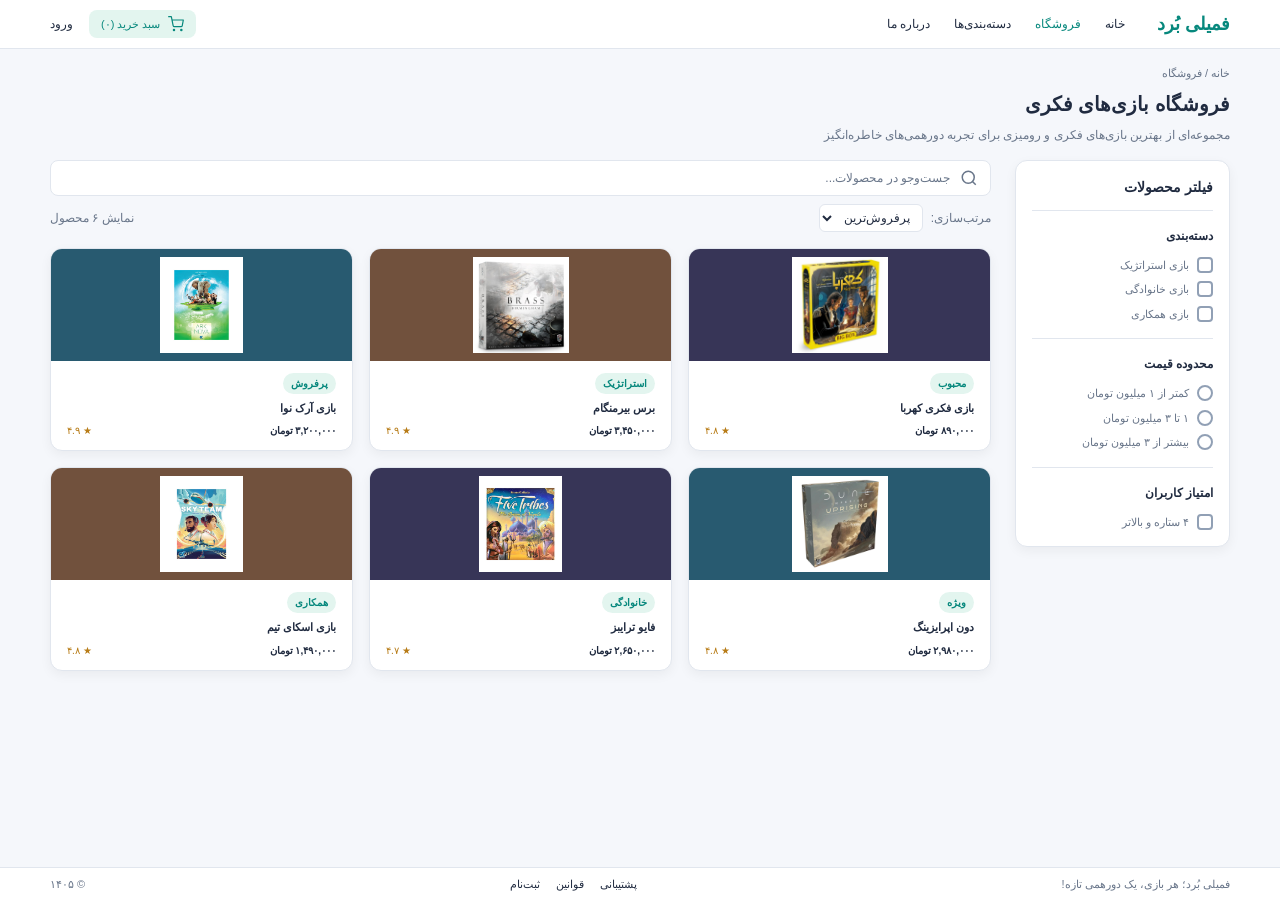
==== Page1/index.html @ 8bae2c19 "Initial three-page website" ====
<!DOCTYPE html>
<html lang="fa" dir="rtl">
<head>
  <meta charset="UTF-8">
  <meta name="viewport"
        content="width=device-width, initial-scale=1.0">
  <meta name="description"
        content="فمیلی بُرد؛ فروشگاه بازی‌های فکری و رومیزی">
  <title>فمیلی بُرد | فروشگاه</title>
  <link rel="stylesheet" href="../style.css">
</head>

<body class="page">

  <!-- Header -->
  <header class="site-header">
    <div class="container site-header__inner">

      <a class="site-header__brand" href="index.html">
        فمیلی بُرد
      </a>

      <nav class="site-header__nav" aria-label="منوی اصلی">
        <a class="site-header__link" href="index.html">
          خانه
        </a>
        <a class="site-header__link site-header__link--active"
           href="index.html" aria-current="page">
          فروشگاه
        </a>
        <a class="site-header__link" href="#categories">
          دسته‌بندی‌ها
        </a>
        <a class="site-header__link" href="#about">
          درباره ما
        </a>
      </nav>

      <div class="site-header__actions">
        <a class="site-header__login"
           href="../Page3/register.html">ورود</a>

        <a class="site-header__cart"
           href="../Page3/register.html">
          <svg class="site-header__cart-icon"
               viewBox="0 0 24 24" fill="none"
               stroke="currentColor" stroke-width="1.8"
               stroke-linecap="round"
               stroke-linejoin="round"
               aria-hidden="true">
            <circle cx="9" cy="21" r="1"></circle>
            <circle cx="20" cy="21" r="1"></circle>
            <path d="M1 1h4l2.7 13.4a2 2 0 0 0 2
                     1.6h9.7a2 2 0 0 0 2-1.6L23 6H6">
            </path>
          </svg>
          سبد خرید (۰)
        </a>
      </div>
    </div>
  </header>

  <!-- Main -->
  <main class="main">
    <div class="container">

      <section class="page-heading">
        <p class="page-heading__breadcrumb">
          خانه / فروشگاه
        </p>
        <h1 class="page-heading__title">
          فروشگاه بازی‌های فکری
        </h1>
        <p class="page-heading__description">
          مجموعه‌ای از بهترین بازی‌های فکری و رومیزی برای
          تجربه دورهمی‌های خاطره‌انگیز
        </p>
      </section>

      <div class="shop-layout">

        <!-- Filters -->
        <aside class="filters" id="categories">
          <h2 class="filters__title">فیلتر محصولات</h2>

          <fieldset class="filters__group">
            <legend class="filters__heading">دسته‌بندی</legend>

            <label class="filters__option">
              <input class="filters__input" type="checkbox"
                     name="strategy">
              <span class="filters__control"></span>
              <span>بازی استراتژیک</span>
            </label>

            <label class="filters__option">
              <input class="filters__input" type="checkbox"
                     name="family">
              <span class="filters__control"></span>
              <span>بازی خانوادگی</span>
            </label>

            <label class="filters__option">
              <input class="filters__input" type="checkbox"
                     name="cooperative">
              <span class="filters__control"></span>
              <span>بازی همکاری</span>
            </label>
          </fieldset>

          <fieldset class="filters__group">
            <legend class="filters__heading">محدوده قیمت</legend>

            <label class="filters__option">
              <input class="filters__input" type="radio"
                     name="price" value="low">
              <span class="filters__control filters__control--radio">
              </span>
              <span>کمتر از ۱ میلیون تومان</span>
            </label>

            <label class="filters__option">
              <input class="filters__input" type="radio"
                     name="price" value="middle">
              <span class="filters__control filters__control--radio">
              </span>
              <span>۱ تا ۳ میلیون تومان</span>
            </label>

            <label class="filters__option">
              <input class="filters__input" type="radio"
                     name="price" value="high">
              <span class="filters__control filters__control--radio">
              </span>
              <span>بیشتر از ۳ میلیون تومان</span>
            </label>
          </fieldset>

          <fieldset class="filters__group">
            <legend class="filters__heading">امتیاز کاربران</legend>

            <label class="filters__option">
              <input class="filters__input" type="checkbox"
                     name="rating">
              <span class="filters__control"></span>
              <span>۴ ستاره و بالاتر</span>
            </label>
          </fieldset>
        </aside>

        <!-- Catalog -->
        <section class="catalog" aria-label="فهرست محصولات">

          <div class="catalog__search">
            <svg class="catalog__search-icon"
                 viewBox="0 0 24 24"
                 fill="none" stroke="currentColor"
                 stroke-width="2" aria-hidden="true">
              <circle cx="11" cy="11" r="8"></circle>
              <path d="m21 21-4.35-4.35"></path>
            </svg>
            <input class="catalog__search-input"
                   type="search"
                   aria-label="جست‌وجوی محصولات"
                   placeholder="جست‌وجو در محصولات...">
          </div>

          <div class="catalog__toolbar">
            <label class="catalog__sort-label">
              مرتب‌سازی:
              <select class="catalog__sort"
                      aria-label="مرتب‌سازی محصولات">
                <option>پرفروش‌ترین</option>
                <option>جدیدترین</option>
                <option>ارزان‌ترین</option>
                <option>گران‌ترین</option>
              </select>
            </label>
            <span class="catalog__count">نمایش ۶ محصول</span>
          </div>

          <div class="products">

            <!-- Kahroba -->
            <article class="product-card">
              <a class="product-card__link"
                 href="../Page2/product.html">
                <div class="product-card__media product-card__media--navy">
                  <img class="product-card__image"
                       src="Images/kahroba.jpg"
                       alt="جعبه بازی فکری کهربا">
                </div>
                <div class="product-card__body">
                  <span class="product-card__badge">محبوب</span>
                  <h2 class="product-card__title">بازی فکری کهربا</h2>
                  <div class="product-card__info">
                    <strong class="product-card__price">
                      ۸۹۰,۰۰۰ تومان
                    </strong>
                    <span class="product-card__rating">★ ۴.۸</span>
                  </div>
                </div>
              </a>
            </article>

            <!-- Brass -->
            <article class="product-card">
              <a class="product-card__link"
                 href="../Page2/product.html">
                <div class="product-card__media product-card__media--brown">
                  <img class="product-card__image"
                       src="Images/Brass.jpg"
                       alt="جعبه بازی برس بیرمنگام">
                </div>
                <div class="product-card__body">
                  <span class="product-card__badge">استراتژیک</span>
                  <h2 class="product-card__title">برس بیرمنگام</h2>
                  <div class="product-card__info">
                    <strong class="product-card__price">
                      ۳,۴۵۰,۰۰۰ تومان
                    </strong>
                    <span class="product-card__rating">★ ۴.۹</span>
                  </div>
                </div>
              </a>
            </article>

            <!-- Ark Nova -->
            <article class="product-card">
              <a class="product-card__link"
                 href="../Page2/product.html">
                <div class="product-card__media product-card__media--blue">
                  <img class="product-card__image"
                       src="Images/ark.nova.jpg"
                       alt="جعبه بازی آرک نوا">
                </div>
                <div class="product-card__body">
                  <span class="product-card__badge">پرفروش</span>
                  <h2 class="product-card__title">بازی آرک نوا</h2>
                  <div class="product-card__info">
                    <strong class="product-card__price">
                      ۳,۲۰۰,۰۰۰ تومان
                    </strong>
                    <span class="product-card__rating">★ ۴.۹</span>
                  </div>
                </div>
              </a>
            </article>

            <!-- Dune -->
            <article class="product-card">
              <a class="product-card__link"
                 href="../Page2/product.html">
                <div class="product-card__media product-card__media--blue">
                  <img class="product-card__image"
                       src="Images/dune.jpg"
                       alt="جعبه بازی دون اپرایزینگ">
                </div>
                <div class="product-card__body">
                  <span class="product-card__badge">ویژه</span>
                  <h2 class="product-card__title">دون اپرایزینگ</h2>
                  <div class="product-card__info">
                    <strong class="product-card__price">
                      ۲,۹۸۰,۰۰۰ تومان
                    </strong>
                    <span class="product-card__rating">★ ۴.۸</span>
                  </div>
                </div>
              </a>
            </article>

            <!-- Five Tribes -->
            <article class="product-card">
              <a class="product-card__link"
                 href="../Page2/product.html">
                <div class="product-card__media product-card__media--navy">
                  <img class="product-card__image"
                       src="Images/five-tribes.jpg"
                       alt="جعبه بازی فایو ترایبز">
                </div>
                <div class="product-card__body">
                  <span class="product-card__badge">خانوادگی</span>
                  <h2 class="product-card__title">فایو ترایبز</h2>
                  <div class="product-card__info">
                    <strong class="product-card__price">
                      ۲,۶۵۰,۰۰۰ تومان
                    </strong>
                    <span class="product-card__rating">★ ۴.۷</span>
                  </div>
                </div>
              </a>
            </article>

            <!-- Sky Team -->
            <article class="product-card">
              <a class="product-card__link"
                 href="../Page2/product.html">
                <div class="product-card__media product-card__media--brown">
                  <img class="product-card__image"
                       src="Images/skyteam.jpg"
                       alt="جعبه بازی اسکای تیم">
                </div>
                <div class="product-card__body">
                  <span class="product-card__badge">همکاری</span>
                  <h2 class="product-card__title">بازی اسکای تیم</h2>
                  <div class="product-card__info">
                    <strong class="product-card__price">
                      ۱,۴۹۰,۰۰۰ تومان
                    </strong>
                    <span class="product-card__rating">★ ۴.۸</span>
                  </div>
                </div>
              </a>
            </article>

          </div>
        </section>

      </div>
    </div>
  </main>

  <!-- Footer -->
  <footer class="site-footer" id="about">
    <div class="container site-footer__inner">
      <p class="site-footer__text">
        فمیلی بُرد؛ هر بازی، یک دورهمی تازه!
      </p>
      <nav class="site-footer__links"
           aria-label="لینک‌های فوتر">
        <a class="site-footer__link" href="#about">پشتیبانی</a>
        <a class="site-footer__link" href="#about">قوانین</a>
        <a class="site-footer__link"
           href="../Page3/register.html">ثبت‌نام</a>
      </nav>
      <span class="site-footer__copyright">© ۱۴۰۵</span>
    </div>
  </footer>

</body>
</html>
---- style.css ----
/* ========================================
   FAMILY BOARD - COMPLETE STYLESHEET
   ======================================== */

/* Persian Font */
@font-face {
  font-family: "Vazirmatn";
  src: url("fonts/Vazirmatn[wght].woff2") format("woff2");
  font-weight: 100 900;
  font-style: normal;
  font-display: swap;
}

/* General Settings */
* {
  box-sizing: border-box;
}

html {
  scroll-behavior: smooth;
}

body {
  margin: 0;
}

.page {
  --space-1: 8px;
  --space-2: 16px;
  --space-3: 24px;
  --space-4: 32px;
  --space-5: 48px;

  --bg: #f5f7fb;
  --surface: #ffffff;
  --text: #202b40;
  --muted: #69768a;
  --border: #e1e6ee;
  --accent: #07887d;
  --accent-soft: #e3f5ef;
  --shadow: 0 4px 12px rgba(0, 0, 0, 0.05);

  min-height: 100vh;
  display: flex;
  flex-direction: column;
  direction: rtl;

  background: var(--bg);
  color: var(--text);

  font-family: "Vazirmatn", sans-serif;
  font-size: 12px;
  line-height: 1.5;
}

a {
  color: inherit;
  text-decoration: none;
}

img {
  display: block;
  max-width: 100%;
}

input,
select,
button {
  font: inherit;
}

.container {
  width: calc(100% - 48px);
  max-width: 1180px;
  margin-inline: auto;
}

/* ========================================
   HEADER
   ======================================== */

.site-header {
  background: var(--surface);
  border-bottom: 1px solid var(--border);
}

.site-header__inner {
  min-height: 48px;
  display: flex;
  align-items: center;
  justify-content: flex-start;
  gap: 32px;
}

.site-header__brand {
  color: var(--accent);
  font-size: 18px;
  font-weight: 800;
  white-space: nowrap;
}

.site-header__nav {
  display: flex;
  align-items: center;
  gap: 24px;
}

.site-header__link {
  font-size: 12px;
  white-space: nowrap;
}

.site-header__link:hover,
.site-header__link--active {
  color: var(--accent);
}

.site-header__actions {
  display: flex;
  flex-direction: row-reverse;
  align-items: center;
  gap: 16px;
  margin-right: auto;
}

.site-header__login {
  font-size: 12px;
}

.site-header__cart {
  display: inline-flex;
  align-items: center;
  gap: 8px;
  padding: 6px 12px;

  border-radius: 8px;
  background: var(--accent-soft);
  color: var(--accent);

  font-size: 11px;
  white-space: nowrap;
}

.site-header__cart-icon {
  width: 16px;
  height: 16px;
}

/* ========================================
   MAIN
   ======================================== */

.main {
  flex: 1;
  padding: 16px 0;
}

.page-heading {
  margin-bottom: 16px;
}

.page-heading__breadcrumb {
  margin: 0 0 8px;
  color: var(--muted);
  font-size: 11px;
}

.page-heading__title {
  margin: 0;
  font-size: 20px;
  font-weight: 800;
  line-height: 1.4;
}

.page-heading__description {
  margin: 8px 0 0;
  color: var(--muted);
  font-size: 12px;
}

/* ========================================
   SHOP LAYOUT
   ======================================== */

.shop-layout {
  display: flex;
  align-items: flex-start;
  gap: 24px;
}

/* ========================================
   FILTER SIDEBAR
   ======================================== */

.filters {
  position: sticky;
  top: 16px;

  flex: 0 0 215px;
  max-height: calc(100vh - 32px);
  overflow-y: auto;

  padding: 16px;
  background: var(--surface);
  border: 1px solid var(--border);
  border-radius: 12px;
  box-shadow: var(--shadow);
}

.filters__title {
  margin: 0 0 16px;
  padding-bottom: 12px;

  border-bottom: 1px solid var(--border);
  font-size: 14px;
  font-weight: 700;
}

.filters__group {
  min-width: 0;
  margin: 0 0 16px;
  padding: 0 0 16px;

  border: 0;
  border-bottom: 1px solid var(--border);
}

.filters__group:last-child {
  margin: 0;
  padding: 0;
  border: 0;
}

.filters__heading {
  margin-bottom: 12px;
  padding: 0;
  font-size: 12px;
  font-weight: 700;
}

.filters__option {
  display: flex;
  align-items: center;
  gap: 8px;

  margin-bottom: 8px;
  color: var(--muted);
  font-size: 11px;
  cursor: pointer;
}

.filters__option:last-child {
  margin-bottom: 0;
}

/* Custom Checkbox and Radio */
.filters__input {
  position: absolute;
  width: 1px;
  height: 1px;
  opacity: 0;
}

.filters__control {
  display: inline-flex;
  align-items: center;
  justify-content: center;
  flex-shrink: 0;

  width: 16px;
  height: 16px;

  border: 2px solid #91a0b5;
  border-radius: 4px;
  background: var(--surface);
}

.filters__control--radio {
  border-radius: 50%;
}

.filters__input:checked + .filters__control {
  background: var(--accent);
  border-color: var(--accent);
}

.filters__input:checked + .filters__control::after {
  content: "";
  width: 7px;
  height: 7px;
  background: #ffffff;
  border-radius: 1px;
}

.filters__input:checked
+ .filters__control--radio::after {
  border-radius: 50%;
}

.filters__input:focus-visible + .filters__control {
  outline: 3px solid var(--accent);
  outline-offset: 3px;
}

/* ========================================
   CATALOG
   ======================================== */

.catalog {
  flex: 1;
  min-width: 0;
}

.catalog__search {
  display: flex;
  align-items: center;
  gap: 8px;

  min-height: 36px;
  padding: 6px 12px;

  background: var(--surface);
  border: 1px solid var(--border);
  border-radius: 8px;
}

.catalog__search:focus-within {
  border-color: var(--accent);
}

.catalog__search-icon {
  width: 18px;
  height: 18px;
  flex-shrink: 0;
  color: var(--muted);
}

.catalog__search-input {
  flex: 1;
  min-width: 0;
  width: 100%;

  border: 0;
  outline: none;
  background: transparent;

  color: var(--text);
  font-size: 12px;
}

.catalog__search-input::placeholder {
  color: var(--muted);
}

/* Sorting */
.catalog__toolbar {
  display: flex;
  align-items: center;
  justify-content: space-between;
  gap: 16px;
  margin: 8px 0 16px;
}

.catalog__sort-label {
  display: inline-flex;
  align-items: center;
  gap: 8px;
  color: var(--muted);
  font-size: 12px;
}

.catalog__sort {
  max-width: 145px;
  padding: 5px 8px;

  border: 1px solid var(--border);
  border-radius: 6px;
  background: var(--surface);
  color: var(--text);
  font-size: 12px;
  cursor: pointer;
}

.catalog__sort:focus-visible {
  outline: 2px solid var(--accent);
  outline-offset: 2px;
}

.catalog__count {
  color: var(--muted);
  font-size: 12px;
  white-space: nowrap;
}

/* ========================================
   PRODUCT CARDS
   ======================================== */

.products {
  display: flex;
  flex-wrap: wrap;
  gap: 16px;
}

.product-card {
  flex: 0 0 calc((100% - 32px) / 3);
  min-width: 0;
  overflow: hidden;

  background: var(--surface);
  border: 1px solid var(--border);
  border-radius: 12px;
  box-shadow: var(--shadow);

  transition:
    transform 0.2s ease,
    box-shadow 0.2s ease;
}

.product-card:hover {
  transform: translateY(-3px);
  box-shadow: 0 8px 20px rgba(0, 0, 0, 0.12);
}

.product-card__link {
  display: flex;
  flex-direction: column;
  height: 100%;
}

/* Product Pictures - More Space for Images */
.product-card__media {
  display: flex;
  align-items: center;
  justify-content: center;

  height: 112px;
  padding: 8px;
}

.product-card__media--navy {
  background: #373557;
}

.product-card__media--brown {
  background: #71513d;
}

.product-card__media--blue {
  background: #285a70;
}

.product-card__image {
  width: 100%;
  height: 100%;
  object-fit: contain;
}

/* Product Information - Less Vertical Space */
.product-card__body {
  display: flex;
  flex: 1;
  flex-direction: column;
  align-items: flex-start;
  padding: 12px 16px;
}

.product-card__badge {
  display: inline-block;
  padding: 3px 8px;
  border-radius: 20px;
  background: var(--accent-soft);
  color: var(--accent);
  font-size: 10px;
  font-weight: 700;
}

.product-card__title {
  margin: 6px 0;
  font-size: 11px;
  font-weight: 700;
  line-height: 1.6;
}

.product-card__info {
  display: flex;
  align-items: center;
  justify-content: space-between;
  flex-wrap: wrap;
  gap: 8px;

  width: 100%;
  margin-top: auto;
}

.product-card__price {
  font-size: 10px;
  font-weight: 800;
}

.product-card__rating {
  color: #b77b16;
  font-size: 10px;
  white-space: nowrap;
}

/* ========================================
   FOOTER
   ======================================== */

.site-footer {
  padding: 8px 0;
  background: var(--surface);
  border-top: 1px solid var(--border);
}

.site-footer__inner {
  display: flex;
  align-items: center;
  justify-content: space-between;
  flex-wrap: wrap;
  gap: 16px;
}

.site-footer__text,
.site-footer__copyright {
  margin: 0;
  color: var(--muted);
  font-size: 11px;
}

.site-footer__links {
  display: flex;
  align-items: center;
  flex-wrap: wrap;
  gap: 16px;
}

.site-footer__link {
  font-size: 11px;
}

.site-footer__link:hover {
  color: var(--accent);
}

/* ========================================
   TABLET
   ======================================== */

@media (max-width: 900px) {
  .site-header__inner {
    gap: 12px;
  }

  .site-header__nav {
    gap: 12px;
  }

  .filters {
    flex-basis: 190px;
  }

  .product-card {
    flex-basis: calc((100% - 16px) / 2);
  }
}

/* ========================================
   MOBILE - 768px
   ======================================== */

@media (max-width: 768px) {
  .site-header__inner {
    flex-wrap: wrap;
    justify-content: center;
    padding: 12px 0;
  }

  .site-header__nav {
    order: 3;
    width: 100%;
    flex-wrap: wrap;
    justify-content: center;
    gap: 16px;
  }

  .site-header__actions {
    margin-right: 0;
  }

  .shop-layout {
    flex-direction: column;
  }

  .filters {
    position: static;
    flex-basis: auto;
    width: 100%;
    max-height: none;
    overflow: visible;
  }

  .catalog {
    width: 100%;
  }

  .product-card {
    flex-basis: calc((100% - 16px) / 2);
  }

  .site-footer__inner {
    justify-content: center;
    text-align: center;
  }
}

/* ========================================
   SMALL MOBILE
   ======================================== */

@media (max-width: 480px) {
  .container {
    width: calc(100% - 24px);
  }

  .page-heading__title {
    font-size: 20px;
  }

  .catalog__toolbar {
    flex-wrap: wrap;
  }

  .product-card {
    flex-basis: 100%;
  }

  .product-card__media {
    height: 160px;
  }
}

/* ========================================
   AUTOMATIC DARK MODE
   ======================================== */

@media (prefers-color-scheme: dark) {
  .page {
    --bg: #101827;
    --surface: #1e293b;
    --text: #f2f5fb;
    --muted: #b4c0d1;
    --border: #39465a;
    --accent: #40dfc7;
    --accent-soft: #19413f;
    --shadow: 0 4px 16px rgba(0, 0, 0, 0.2);
  }

  .product-card__rating {
    color: #f1bc52;
  }
}

/* ========================================
   ACCESSIBILITY
   ======================================== */

@media (prefers-reduced-motion: reduce) {
  html {
    scroll-behavior: auto;
  }

  .product-card {
    transition: none;
  }

  .product-card:hover {
    transform: none;
  }
}

/* ========================================
   PAGE 2 - PRODUCT DETAILS
   ======================================== */

/* Product Page */
.product-detail {
  padding-top: 0;
}

.product-detail__breadcrumb {
  margin: 0 0 16px;
  color: var(--muted);
  font-size: 11px;
}

/* Product Main Layout */
.product-detail__main {
  display: flex;
  flex-direction: row-reverse;
  align-items: flex-start;
  justify-content: space-between;
  gap: 32px;
  margin-bottom: 24px;
}

/* Product Information */
.product-detail__info {
  flex: 1;
  min-width: 0;
  padding-top: 8px;
}

.product-detail__badge {
  display: inline-block;
  margin-bottom: 8px;
  padding: 4px 10px;
  border-radius: 20px;
  background: var(--accent-soft);
  color: var(--accent);
  font-size: 10px;
  font-weight: 700;
}

.product-detail__title {
  margin: 0 0 8px;
  font-size: 20px;
  font-weight: 800;
  line-height: 1.5;
}

.product-detail__meta {
  display: flex;
  align-items: center;
  flex-wrap: wrap;
  gap: 8px;
  margin-bottom: 16px;
}

.product-detail__rating {
  color: #d0921d;
  font-size: 13px;
  letter-spacing: 1px;
}

.product-detail__meta-text {
  color: var(--muted);
  font-size: 11px;
}

.product-detail__description {
  margin: 0 0 16px;
  color: var(--muted);
  font-size: 12px;
  line-height: 1.8;
}

/* Price and Purchase */
.product-detail__purchase {
  display: flex;
  align-items: center;
  flex-wrap: wrap;
  gap: 16px;
  margin-bottom: 16px;
}

.product-detail__price {
  margin: 0;
  font-size: 18px;
  font-weight: 800;
}

.product-detail__button {
  display: inline-flex;
  align-items: center;
  justify-content: center;
  min-width: 148px;
  min-height: 40px;
  padding: 0 16px;
  border-radius: 8px;
  background: var(--accent);
  color: #ffffff;
  font-size: 12px;
  font-weight: 700;
  transition:
    opacity 0.2s ease,
    transform 0.2s ease;
}

.product-detail__button:hover {
  opacity: 0.9;
  transform: translateY(-1px);
}

.product-detail__button:focus-visible {
  outline: 3px solid var(--accent);
  outline-offset: 3px;
}

.product-detail__stock {
  margin: 0;
  color: #19a65d;
  font-size: 11px;
}

/* ========================================
   PRODUCT GALLERY
   ======================================== */

.product-detail__gallery {
  display: flex;
  flex-direction: row-reverse;
  flex: 0 0 400px;
  gap: 16px;
  min-width: 0;
}

/* Main Image */
.product-detail__image-panel {
  display: flex;
  flex: 1;
  align-items: center;
  justify-content: center;
  min-width: 0;
  height: 280px;
  padding: 16px;
  overflow: hidden;
  border-radius: 12px;
  background: #dceaf0;
}

.product-detail__main-image {
  width: 100%;
  height: 100%;
  object-fit: contain;
}

/* Small Images */
.product-detail__thumbs {
  display: flex;
  flex: 0 0 52px;
  flex-direction: column;
  gap: 8px;
}

.product-detail__thumb {
  display: flex;
  align-items: center;
  justify-content: center;
  width: 52px;
  height: 52px;
  padding: 8px;
  background: var(--surface);
  border: 1px solid var(--border);
  border-radius: 8px;
}

.product-detail__thumb--active {
  border-color: var(--accent);
}

.product-detail__thumb img {
  width: 100%;
  height: 100%;
  object-fit: contain;
}

/* ========================================
   CUSTOMER REVIEWS
   ======================================== */

.reviews {
  margin-top: 0;
}

.reviews__title {
  margin: 0 0 16px;
  font-size: 16px;
  font-weight: 800;
}

.review-card {
  margin-bottom: 8px;
  padding: 12px 16px;
  background: var(--surface);
  border: 1px solid var(--border);
  border-radius: 12px;
}

.review-card:last-child {
  margin-bottom: 0;
}

/* Review Author and Stars */
.review-card__head {
  display: flex;
  flex-direction: column;
  align-items: flex-start;
  gap: 4px;
  margin-bottom: 8px;
}

.review-card__name {
  margin: 0;
  font-size: 12px;
  font-weight: 700;
}

.review-card__stars {
  color: #d0921d;
  font-size: 12px;
  letter-spacing: 1px;
}

.review-card__text {
  margin: 0;
  color: var(--muted);
  font-size: 11px;
  line-height: 1.7;
}

/* ========================================
   PAGE 2 - TABLET
   ======================================== */

@media (max-width: 900px) {
  .product-detail__main {
    flex-direction: column-reverse;
    gap: 24px;
  }

  .product-detail__info {
    width: 100%;
    padding-top: 0;
  }

  .product-detail__gallery {
    flex: none;
    width: 100%;
  }
}

/* ========================================
   PAGE 2 - MOBILE
   ======================================== */

@media (max-width: 768px) {
  .product-detail__main {
    gap: 24px;
    margin-bottom: 24px;
  }

  .product-detail__gallery {
    flex-direction: column;
    gap: 16px;
  }

  .product-detail__image-panel {
    flex: none;
    width: 100%;
    height: 260px;
  }

  .product-detail__thumbs {
    flex-direction: row;
    flex-basis: auto;
    width: 100%;
  }

  .product-detail__purchase {
    flex-wrap: wrap;
  }
}

/* ========================================
   PAGE 2 - SMALL MOBILE
   ======================================== */

@media (max-width: 480px) {
  .product-detail__title {
    font-size: 18px;
  }

  .product-detail__image-panel {
    height: 220px;
  }

  .product-detail__purchase {
    flex-direction: column;
    align-items: flex-start;
  }
}

/* ========================================
   PAGE 2 - DARK MODE
   ======================================== */

@media (prefers-color-scheme: dark) {
  .product-detail__image-panel {
    background: #17424a;
  }

  .product-detail__stock {
    color: #45d88e;
  }
}

/* ========================================
   PAGE 2 - ACCESSIBILITY
   ======================================== */

@media (prefers-reduced-motion: reduce) {
  .product-detail__button {
    transition: none;
  }

  .product-detail__button:hover {
    transform: none;
  }
}

/* ========================================
   PAGE 3 - REGISTRATION
   ======================================== */

/* Center Registration Form */
.register-main {
  display: flex;
  align-items: center;
  justify-content: center;
  padding: 32px 16px;
}

/* Registration Card */
.register-card {
  width: 100%;
  max-width: 380px;
  padding: 24px;

  background: var(--surface);
  border: 1px solid var(--border);
  border-radius: 16px;
  box-shadow: 0 8px 24px rgba(20, 35, 55, 0.08);
}

/* Card Heading */
.register-card__header {
  margin-bottom: 24px;
  text-align: center;
}

.register-card__title {
  margin: 0 0 8px;
  color: var(--text);
  font-size: 19px;
  font-weight: 800;
}

.register-card__description {
  margin: 0;
  color: var(--muted);
  font-size: 11px;
  line-height: 1.8;
}

/* Registration Form */
.register-form {
  display: flex;
  flex-direction: column;
  gap: 16px;
}

.register-form__field {
  display: flex;
  flex-direction: column;
  gap: 8px;
}

/* Labels */
.register-form__label {
  color: var(--text);
  font-size: 12px;
  font-weight: 700;
}

/* Input Fields */
.register-form__input {
  display: block;
  width: 100%;
  min-width: 0;
  height: 42px;
  padding: 8px 12px;

  color: var(--text);
  background: var(--surface);
  border: 1px solid var(--border);
  border-radius: 8px;

  font-family: "Vazirmatn", sans-serif;
  font-size: 12px;

  transition:
    border-color 0.2s ease,
    box-shadow 0.2s ease;
}

.register-form__input::placeholder {
  color: var(--muted);
  opacity: 0.8;
}

/* Focus State */
.register-form__input:focus {
  outline: none;
  border-color: var(--accent);
  box-shadow: 0 0 0 3px rgba(30, 180, 160, 0.14);
}

/* Valid State */
.register-form__input:valid:not(:placeholder-shown) {
  border-color: #36b56b;
}

/* Invalid State */
.register-form__input:invalid:not(:placeholder-shown) {
  border-color: #ed6068;
}

/* Keep Focus Visible */
.register-form__input:focus-visible {
  outline: 2px solid var(--accent);
  outline-offset: 2px;
}

/* Buttons */

.register-form__actions {
  display: flex;
  flex-direction: row-reverse;
  align-items: center;
  gap: 8px;
  margin-top: 8px;
}

.register-form__button {
  flex: 1;
  min-width: 0;
  min-height: 42px;
  padding: 8px 16px;

  border-radius: 8px;
  font-family: "Vazirmatn", sans-serif;
  font-size: 12px;
  font-weight: 700;

  cursor: pointer;
  transition:
    background-color 0.2s ease,
    color 0.2s ease,
    border-color 0.2s ease;
}

/* Submit Button */
.register-form__button--submit {
  color: #ffffff;
  background: #087f78;
  border: 1px solid #087f78;
}

.register-form__button--submit:hover {
  background: #066b65;
  border-color: #066b65;
}

/* Reset Button */
.register-form__button--reset {
  color: var(--accent);
  background: transparent;
  border: 1px solid var(--accent);
}

.register-form__button--reset:hover {
  background: var(--accent-soft);
}

/* Button Keyboard Focus */
.register-form__button:focus-visible {
  outline: 3px solid var(--accent);
  outline-offset: 3px;
}

/* ========================================
   PAGE 3 - MOBILE
   ======================================== */

@media (max-width: 768px) {
  .register-main {
    padding: 24px 16px;
  }

  .register-card {
    max-width: 380px;
    padding: 24px;
  }
}

@media (max-width: 480px) {
  .register-main {
    padding: 24px 12px;
  }

  .register-card {
    padding: 16px;
    border-radius: 12px;
  }

  .register-card__title {
    font-size: 18px;
  }
}

/* ========================================
   PAGE 3 - AUTOMATIC DARK MODE
   ======================================== */

@media (prefers-color-scheme: dark) {
  .register-card {
    box-shadow: 0 8px 24px rgba(0, 0, 0, 0.2);
  }

  .register-form__button--submit {
    color: #102128;
    background: #2cd4c0;
    border-color: #2cd4c0;
  }

  .register-form__button--submit:hover {
    background: #24bba9;
    border-color: #24bba9;
  }
}

/* ========================================
   PAGE 3 - REDUCED MOTION
   ======================================== */

@media (prefers-reduced-motion: reduce) {
  .register-form__input,
  .register-form__button {
    transition: none;
  }
}
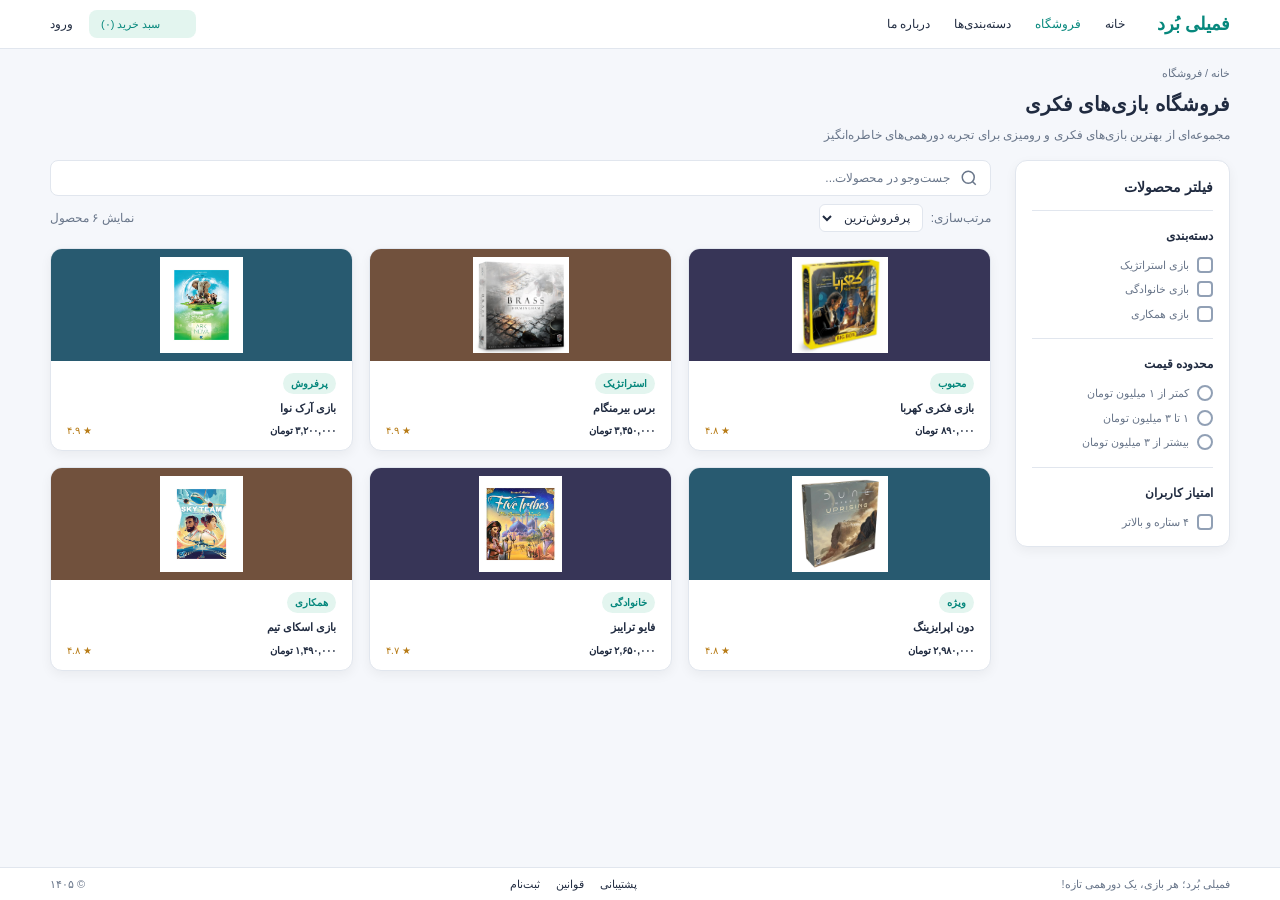
==== commit 666c3ed1: "Fix header navigation links Fixed the login link to open the registration page and removed the incor" ====
--- a/Page1/index.html
+++ b/Page1/index.html
@@ -39,10 +39,10 @@
 
       <div class="site-header__actions">
         <a class="site-header__login"
-           href="../Page3/register.html">ورود</a>
+           href="../Page3/index.html">ورود</a>
 
         <a class="site-header__cart"
-           href="../Page3/register.html">
+           href="#"
           <svg class="site-header__cart-icon"
                viewBox="0 0 24 24" fill="none"
                stroke="currentColor" stroke-width="1.8"
@@ -185,7 +185,7 @@
             <!-- Kahroba -->
             <article class="product-card">
               <a class="product-card__link"
-                 href="../Page2/product.html">
+                 href="../Page2/index.html">
                 <div class="product-card__media product-card__media--navy">
                   <img class="product-card__image"
                        src="Images/kahroba.jpg"
@@ -207,7 +207,7 @@
             <!-- Brass -->
             <article class="product-card">
               <a class="product-card__link"
-                 href="../Page2/product.html">
+                 href="../Page2/index.html">
                 <div class="product-card__media product-card__media--brown">
                   <img class="product-card__image"
                        src="Images/Brass.jpg"
@@ -228,8 +228,9 @@
 
             <!-- Ark Nova -->
             <article class="product-card">
-              <a class="product-card__link"
-                 href="../Page2/product.html">
+            <a class="product-card__link"
+                 href="../Page2/index.html">
+
                 <div class="product-card__media product-card__media--blue">
                   <img class="product-card__image"
                        src="Images/ark.nova.jpg"
@@ -251,7 +252,7 @@
             <!-- Dune -->
             <article class="product-card">
               <a class="product-card__link"
-                 href="../Page2/product.html">
+                 href="../Page2/index.html">
                 <div class="product-card__media product-card__media--blue">
                   <img class="product-card__image"
                        src="Images/dune.jpg"
@@ -273,7 +274,7 @@
             <!-- Five Tribes -->
             <article class="product-card">
               <a class="product-card__link"
-                 href="../Page2/product.html">
+                 href="../Page2/index.html">
                 <div class="product-card__media product-card__media--navy">
                   <img class="product-card__image"
                        src="Images/five-tribes.jpg"
@@ -295,7 +296,7 @@
             <!-- Sky Team -->
             <article class="product-card">
               <a class="product-card__link"
-                 href="../Page2/product.html">
+                 href="../Page2/index.html">
                 <div class="product-card__media product-card__media--brown">
                   <img class="product-card__image"
                        src="Images/skyteam.jpg"
@@ -332,7 +333,7 @@
         <a class="site-footer__link" href="#about">پشتیبانی</a>
         <a class="site-footer__link" href="#about">قوانین</a>
         <a class="site-footer__link"
-           href="../Page3/register.html">ثبت‌نام</a>
+           href="../Page3/index.html">ثبت‌نام</a>
       </nav>
       <span class="site-footer__copyright">© ۱۴۰۵</span>
     </div>
